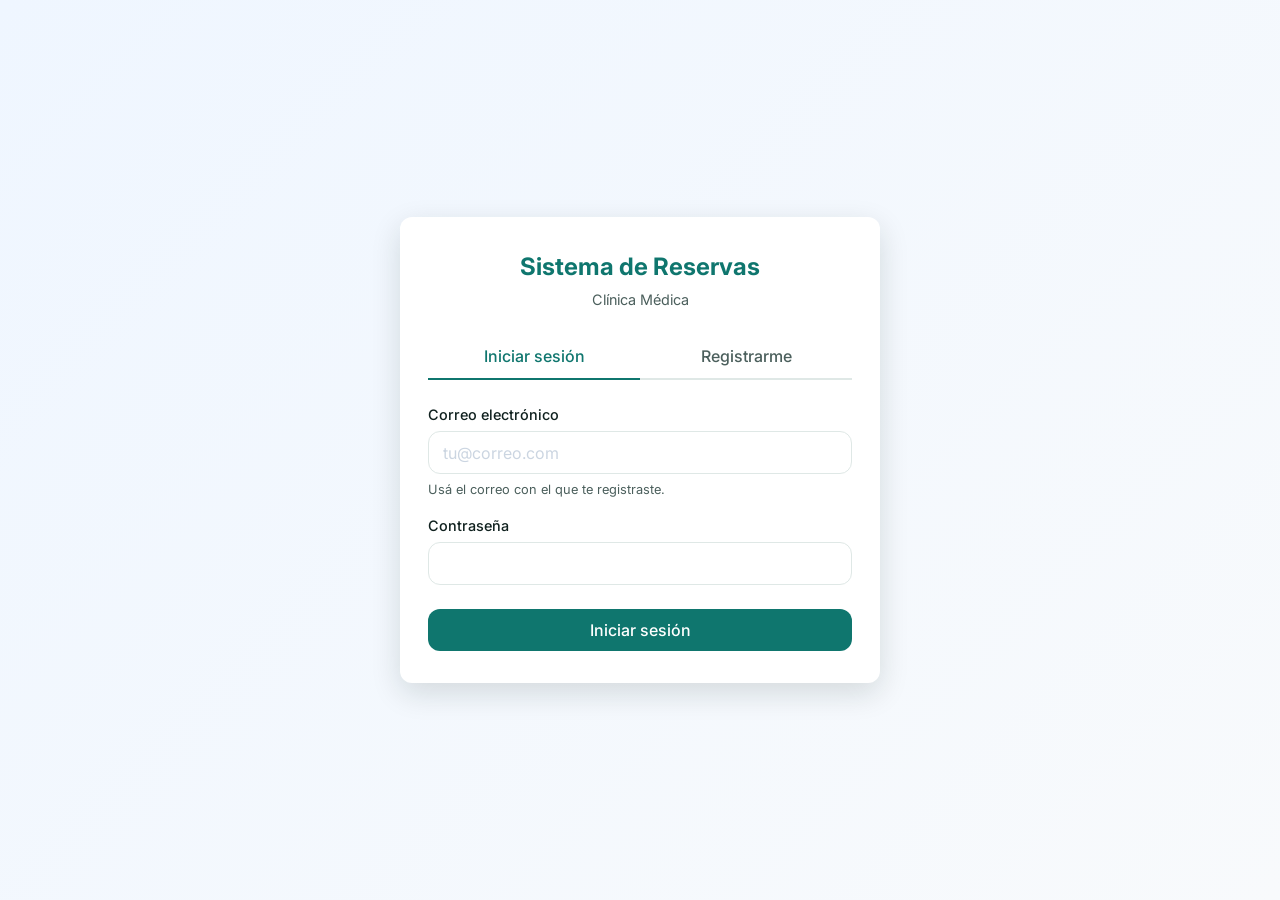
==== frontend/admin.html @ fc00e447 "fix: restaurar HTML de agenda y dejar vista de lista visible" ====
<!DOCTYPE html>
<html lang="es">
<head>
  <meta charset="UTF-8">
  <meta name="viewport" content="width=device-width, initial-scale=1.0">
  <title>Panel de administración - Clínica</title>
  <link rel="stylesheet" href="estilos.css">
  <link rel="preconnect" href="https://fonts.googleapis.com">
  <link rel="preconnect" href="https://fonts.gstatic.com" crossorigin>
  <link href="https://fonts.googleapis.com/css2?family=Inter:wght@400;500;600;700&display=swap" rel="stylesheet">
</head>
<body>

  <header class="app-header">
    <div class="app-header-brand">
      <h1>Clínica Médica</h1>
    </div>
    <div class="app-header-user">
      <span id="user-display-name">Cargando...</span>
      <button type="button" class="btn btn-secondary btn-sm" id="logout-btn">
        Cerrar sesión
      </button>
    </div>
  </header>

  <div class="app-layout">
    <nav class="app-nav" role="tablist">
    <button class="nav-item nav-item-activa" id="nav-inicio" role="tab" aria-selected="true" aria-controls="section-inicio">
      Inicio
    </button>
    <button class="nav-item" id="nav-citas" role="tab" aria-selected="false" aria-controls="section-citas">
      Citas
    </button>
    <button class="nav-item" id="nav-agenda" role="tab" aria-selected="false" aria-controls="section-agenda" hidden>
      Agenda
    </button>
    <button class="nav-item" id="nav-ausencias" role="tab" aria-selected="false" aria-controls="section-ausencias" hidden>
      Ausencias
      <span class="nav-badge" id="nav-ausencias-badge" hidden>0</span>
    </button>
    <button class="nav-item" id="nav-pacientes" role="tab" aria-selected="false" aria-controls="section-pacientes" hidden>
      Pacientes
    </button>
    <button class="nav-item" id="nav-medicos" role="tab" aria-selected="false" aria-controls="section-medicos" hidden>
      Médicos
    </button>
    <button class="nav-item" id="nav-especialidades" role="tab" aria-selected="false" aria-controls="section-especialidades" hidden>
      Especialidades
    </button>
    <button class="nav-item" id="nav-horarios" role="tab" aria-selected="false" aria-controls="section-horarios" hidden>
      Horarios
    </button>
    <button class="nav-item" id="nav-usuarios" role="tab" aria-selected="false" aria-controls="section-usuarios" hidden>
      Usuarios
    </button>
  </nav>

  <main class="app-main">

    <!-- ============ Sección: Inicio ============ -->
    <section id="section-inicio" class="app-section" role="tabpanel" aria-labelledby="nav-inicio">
      <div class="section-header">
        <h2>Buenos días</h2>
        <p class="section-subtitle" id="inicio-fecha-hoy"></p>
      </div>

      <!-- Tarjetas de resumen -->
      <div class="inicio-tarjetas">
        <div class="inicio-tarjeta">
          <span class="inicio-tarjeta-label">Citas de hoy</span>
          <span class="inicio-tarjeta-numero" id="inicio-total-citas">—</span>
          <span class="inicio-tarjeta-detalle" id="inicio-detalle-citas"></span>
        </div>
        <div class="inicio-tarjeta">
          <span class="inicio-tarjeta-label">Ausencias por resolver</span>
          <span class="inicio-tarjeta-numero" id="inicio-total-ausencias">—</span>
          <span class="inicio-tarjeta-detalle">Requieren tu atención</span>
        </div>
        <div class="inicio-tarjeta">
          <span class="inicio-tarjeta-label">Médicos activos</span>
          <span class="inicio-tarjeta-numero" id="inicio-total-medicos">—</span>
          <span class="inicio-tarjeta-detalle">Activos en el sistema</span>
        </div>
      </div>

      <!-- Agenda del día -->
      <div class="inicio-card">
        <div class="inicio-card-header">
          <h3>Agenda de hoy</h3>
        </div>
        <div id="inicio-agenda-loading" class="loading-box">
          <p>Cargando agenda...</p>
        </div>
        <div id="inicio-agenda-empty" class="empty-box" hidden>
          <h4>No hay citas para hoy</h4>
          <p>Cuando se agenden citas, van a aparecer acá.</p>
        </div>
        <div id="inicio-agenda-list" class="inicio-agenda-list" hidden></div>
      </div>
    </section>

    <!-- ============ Sección: Agenda Semanal ============ -->
    <section id="section-agenda" class="app-section" role="tabpanel" aria-labelledby="nav-agenda" hidden>
      <div class="agenda-header">
        <div class="agenda-titulo">
          <div style="display: flex; justify-content: space-between; align-items: center;">
          <div style="display: flex; justify-content: space-between; align-items: center; margin-bottom: 1rem;">
          <h2 style="margin: 0;">Agenda semanal</h2>
          
        </div>
          <div style="display: flex; gap: 10px;">
            <button type="button" class="btn btn-secondary btn-sm" id="btn-semana-anterior">&lt;</button>
            <button type="button" class="btn btn-secondary btn-sm" id="btn-semana-siguiente">&gt;</button>
          </div>
        </div>
          <p class="section-subtitle" id="agenda-rango-semana">—</p>
        </div>
        <div class="agenda-controles">
          <button type="button" class="btn btn-secondary btn-sm" id="agenda-semana-anterior">←</button>
          <button type="button" class="btn btn-secondary btn-sm" id="agenda-semana-siguiente">→</button>
          <button type="button" class="btn btn-primary btn-sm" id="agenda-nueva-cita">Nueva cita</button>
        </div>
      </div>

      <div class="filtros-box">
        <div class="form-row">
          <div class="form-group">
            <label for="agenda-filtro-medico">Médico</label>
            <div class="searchable-select" id="agenda-filtro-medico-container">
              <input type="text" id="agenda-filtro-medico" placeholder="Todos los médicos" autocomplete="off">
              <input type="hidden" id="agenda-filtro-medico-id" value="">
              <div class="searchable-dropdown" id="agenda-filtro-medico-dropdown" hidden></div>
            </div>
          </div>
          <div class="form-group">
            <label for="agenda-filtro-especialidad">Especialidad</label>
            <select id="agenda-filtro-especialidad">
              <option value="">Todas las especialidades</option>
            </select>
          </div>
        </div>
        <div class="filtros-acciones">
          <button type="button" class="btn btn-secondary btn-sm" id="agenda-filtros-limpiar">
            Limpiar filtros
          </button>
        </div>
      </div>

      <div class="agenda-leyenda">
        <span class="agenda-leyenda-item"><span class="agenda-leyenda-color agenda-color-confirmed"></span> Confirmada</span>
        <span class="agenda-leyenda-item"><span class="agenda-leyenda-color agenda-color-pending"></span> Pendiente</span>
        <span class="agenda-leyenda-item"><span class="agenda-leyenda-color agenda-color-attended"></span> Atendida</span>
        <span class="agenda-leyenda-item"><span class="agenda-leyenda-color agenda-color-cancelled"></span> Cancelada</span>
      </div>

      <div id="agenda-loading" class="loading-box">
        <p>Cargando agenda...</p>
      </div>

      <div id="agenda-empty" class="empty-box" hidden>
        <h3>No hay citas esta semana</h3>
        <p>Cuando se agenden citas, van a aparecer acá.</p>
      </div>

      <div id="agenda-grilla-container" class="agenda-grilla-container" hidden>
        <div id="agenda-grilla" class="agenda-grilla" hidden></div>
        <div id="agenda-lista" class="agenda-lista">
          <table class="horarios-tabla" style="width: 100%;">
            <thead>
              <tr>
                <th>Fecha</th>
                <th>Hora</th>
                <th>Paciente</th>
                <th>Médico</th>
                <th>Especialidad</th>
                <th>Estado</th>
              </tr>
            </thead>
            <tbody id="agenda-lista-body"></tbody>
          </table>
        </div>
      </div>
    </section>

    <!-- ============ Sección: Citas ============ -->
    <section id="section-citas" class="app-section" role="tabpanel" aria-labelledby="nav-citas" hidden>
      <div class="section-header">
        <h2>Citas</h2>
        <p class="section-subtitle">Filtrá por fecha, médico, paciente o estado. Podés marcar asistencia y crear citas nuevas.</p>
      </div>

      <!-- Filtros -->
      <div class="filtros-box">
        <div class="form-group">
          <label for="filtro-fecha">Fecha</label>
          <input type="date" id="filtro-fecha">
        </div>
        <div class="form-group">
          <label for="filtro-medico">Médico</label>
          <div class="searchable-select" id="filtro-medico-container">
            <input type="text" id="filtro-medico" placeholder="Todos los médicos" autocomplete="off">
            <input type="hidden" id="filtro-medico-id" value="">
            <div class="searchable-dropdown" id="filtro-medico-dropdown" hidden></div>
          </div>
        </div>
        <div class="form-group">
          <label for="filtro-paciente">Paciente</label>
          <div class="searchable-select" id="filtro-paciente-container">
            <input type="text" id="filtro-paciente" placeholder="Todos los pacientes" autocomplete="off">
            <input type="hidden" id="filtro-paciente-id" value="">
            <div class="searchable-dropdown" id="filtro-paciente-dropdown" hidden></div>
          </div>
        </div>
        <div class="form-group">
          <label for="filtro-estado">Estado</label>
          <select id="filtro-estado">
            <option value="">Todos los estados</option>
            <option value="confirmed">Confirmadas</option>
            <option value="attended">Atendidas</option>
            <option value="no_show">No asistió</option>
            <option value="cancelled">Canceladas</option>
          </select>
        </div>
        <div class="filtros-acciones">
          <button type="button" class="btn btn-secondary btn-sm" id="filtros-limpiar">
            Limpiar filtros
          </button>
          <button type="button" class="btn btn-primary btn-sm" id="btn-nueva-cita">
            + Nueva cita
          </button>
        </div>
      </div>

      <div id="citas-admin-loading" class="loading-box">
        <p>Cargando citas...</p>
      </div>

      <div id="citas-admin-empty" class="empty-box" hidden>
        <h3>No hay citas con esos filtros</h3>
        <p>Probá cambiando la fecha o quitando algún filtro.</p>
      </div>

      <div id="citas-admin-list" class="citas-admin-list" hidden></div>
    </section>

    <!-- ============ Secciones futuras (ocultas por ahora) ============ -->
    <section id="section-ausencias" class="app-section" role="tabpanel" aria-labelledby="nav-ausencias" hidden>
      <div class="section-header">
        <h2>Ausencias notificadas</h2>
        <p class="section-subtitle">Avisos de los médicos que no van a poder asistir. Recepción gestiona las citas afectadas manualmente.</p>
      </div>

      <div class="filtros-box">
        <div class="form-group">
          <label for="filtro-ausencia-estado">Estado</label>
          <select id="filtro-ausencia-estado">
            <option value="">Todas</option>
            <option value="pending" selected>Pendientes de gestión</option>
            <option value="seen">Vistas, sin resolver</option>
            <option value="resolved">Resueltas</option>
          </select>
        </div>
        <div class="filtros-acciones">
          <button type="button" class="btn btn-secondary btn-sm" id="ausencias-limpiar">
            Ver todas
          </button>
        </div>
      </div>

      <div id="ausencias-admin-loading" class="loading-box">
        <p>Cargando ausencias...</p>
      </div>

      <div id="ausencias-admin-empty" class="empty-box" hidden>
        <h3>No hay ausencias con ese filtro</h3>
        <p>Probá cambiando el estado.</p>
      </div>

      <div id="ausencias-admin-list" class="citas-admin-list" hidden></div>
    </section>

    <section id="section-pacientes" class="app-section" role="tabpanel" aria-labelledby="nav-pacientes" hidden>
      <div class="section-header">
        <h2>Pacientes</h2>
        <p class="section-subtitle">Buscá por nombre, apellido o DNI. Podés crear y editar pacientes.</p>
      </div>

      <div class="filtros-box">
        <div class="form-group">
          <label for="buscar-paciente">Buscar</label>
          <div class="buscador">
            <svg viewBox="0 0 24 24" aria-hidden="true"><circle cx="11" cy="11" r="7"/><path d="m21 21-4.3-4.3"/></svg>
            <input type="search" id="buscar-paciente" placeholder="Nombre, apellido o DNI...">
          </div>
        </div>
        <div class="filtros-acciones">
          <button type="button" class="btn btn-primary btn-sm" id="btn-nuevo-paciente">
            + Nuevo paciente
          </button>
        </div>
      </div>

      <div id="pacientes-loading" class="loading-box">
        <p>Cargando pacientes...</p>
      </div>

      <div id="pacientes-empty" class="empty-box" hidden>
        <h3>No hay pacientes</h3>
        <p>Probá cambiando la búsqueda o creá uno nuevo.</p>
      </div>

      <div id="pacientes-list" class="citas-admin-list" hidden></div>
    </section>

    <section id="section-medicos" class="app-section" role="tabpanel" aria-labelledby="nav-medicos" hidden>
      <div class="section-header">
        <h2>Médicos</h2>
        <p class="section-subtitle">Buscá por nombre, apellido o matrícula. Podés crear y editar médicos.</p>
      </div>

      <div class="filtros-box">
        <div class="form-group">
          <label for="buscar-medico">Buscar</label>
          <div class="buscador">
            <svg viewBox="0 0 24 24" aria-hidden="true"><circle cx="11" cy="11" r="7"/><path d="m21 21-4.3-4.3"/></svg>
            <input type="search" id="buscar-medico" placeholder="Nombre, apellido o matrícula...">
          </div>
        </div>
        <div class="filtros-acciones">
          <button type="button" class="btn btn-primary btn-sm" id="btn-nuevo-medico">
            + Nuevo médico
          </button>
        </div>
      </div>

      <div id="medicos-loading" class="loading-box">
        <p>Cargando médicos...</p>
      </div>

      <div id="medicos-empty" class="empty-box" hidden>
        <h3>No hay médicos</h3>
        <p>Probá cambiando la búsqueda o creá uno nuevo.</p>
      </div>

      <div id="medicos-list" class="citas-admin-list" hidden></div>
    </section>

    <section id="section-especialidades" class="app-section" role="tabpanel" aria-labelledby="nav-especialidades" hidden>
      <div class="section-header">
        <h2>Especialidades</h2>
        <p class="section-subtitle">Listado de especialidades médicas de la clínica. Podés crear, editar y desactivar.</p>
      </div>

      <div class="filtros-box">
        <div class="form-group">
          <label for="buscar-especialidad">Buscar</label>
          <div class="buscador">
            <svg viewBox="0 0 24 24" aria-hidden="true"><circle cx="11" cy="11" r="7"/><path d="m21 21-4.3-4.3"/></svg>
            <input type="search" id="buscar-especialidad" placeholder="Nombre de la especialidad...">
          </div>
        </div>
        <div class="filtros-acciones">
          <button type="button" class="btn btn-primary btn-sm" id="btn-nueva-especialidad">
            + Nueva especialidad
          </button>
        </div>
      </div>

      <div id="especialidades-loading" class="loading-box">
        <p>Cargando especialidades...</p>
      </div>

      <div id="especialidades-empty" class="empty-box" hidden>
        <h3>No hay especialidades</h3>
        <p>Probá cambiando la búsqueda o creá una nueva.</p>
      </div>

      <div id="especialidades-list" class="citas-admin-list" hidden></div>
    </section>

    <section id="section-horarios" class="app-section" role="tabpanel" aria-labelledby="nav-horarios" hidden>
      <div class="section-header">
        <h2>Horarios</h2>
        <p class="section-subtitle">Gestioná los horarios semanales y los bloqueos de cada médico.</p>
      </div>

      <div class="filtros-box">
        <div class="form-group">
          <label for="horarios-medico-select">Médico</label>
          <div class="searchable-select" id="horarios-medico-select-container">
            <input type="text" id="horarios-medico-select" placeholder="Elegí un médico" autocomplete="off">
            <input type="hidden" id="horarios-medico-select-id" value="">
            <div class="searchable-dropdown" id="horarios-medico-select-dropdown" hidden></div>
          </div>
        </div>
      </div>

      <div id="horarios-sin-medico" class="empty-box">
        <h3>Elegí un médico</h3>
        <p>Arriba seleccioná el médico cuyos horarios querés gestionar.</p>
      </div>

      <div id="horarios-contenido" hidden>
        <!-- Subseccion: horarios semanales -->
        <div class="subsection">
          <div class="subsection-header">
            <h3>Horarios semanales</h3>
            <button type="button" class="btn btn-primary btn-sm" id="btn-nuevo-horario">
              + Agregar horario
            </button>
          </div>
          <div id="schedules-loading" class="loading-box">
            <p>Cargando horarios...</p>
          </div>
          <div id="schedules-empty" class="empty-box" hidden>
            <p>Este médico todavía no tiene horarios cargados.</p>
          </div>
          <div id="schedules-list" class="horarios-tabla-container" hidden></div>
        </div>

        <!-- Subseccion: bloqueos -->
        <div class="subsection">
          <div class="subsection-header">
            <h3>Bloqueos (vacaciones, feriados, etc.)</h3>
            <button type="button" class="btn btn-primary btn-sm" id="btn-nuevo-bloqueo">
              + Agregar bloqueo
            </button>
          </div>
          <div id="blocks-loading" class="loading-box">
            <p>Cargando bloqueos...</p>
          </div>
          <div id="blocks-empty" class="empty-box" hidden>
            <p>Este médico no tiene bloqueos cargados.</p>
          </div>
          <div id="blocks-list" class="citas-admin-list" hidden></div>
        </div>
      </div>
    </section>

    <section id="section-usuarios" class="app-section" role="tabpanel" aria-labelledby="nav-usuarios" hidden>
      <div class="section-header">
        <h2>Usuarios</h2>
        <p class="section-subtitle">Cuentas de acceso al sistema. Solo visible para administradores.</p>
      </div>

      <div class="filtros-box">
        <div class="form-group">
          <label for="buscar-usuario">Buscar</label>
          <div class="buscador">
            <svg viewBox="0 0 24 24" aria-hidden="true"><circle cx="11" cy="11" r="7"/><path d="m21 21-4.3-4.3"/></svg>
            <input type="search" id="buscar-usuario" placeholder="Email del usuario...">
          </div>
        </div>
        <div class="filtros-acciones">
          <button type="button" class="btn btn-primary btn-sm" id="btn-nuevo-usuario">
            + Nuevo usuario
          </button>
        </div>
      </div>

      <div id="usuarios-loading" class="loading-box">
        <p>Cargando usuarios...</p>
      </div>

      <div id="usuarios-empty" class="empty-box" hidden>
        <h3>No hay usuarios</h3>
        <p>Probá cambiando la búsqueda o creá uno nuevo.</p>
      </div>

      <div id="usuarios-list" class="citas-admin-list" hidden></div>
    </section>

    </main>
  </div>

  <!-- Modal para crear nueva cita -->
  <dialog id="modal-nueva-cita" class="app-dialog">
    <header class="modal-header">
      <h3 id="modal-titulo">Nueva cita</h3>
      <button type="button" class="modal-close" id="modal-cerrar" aria-label="Cerrar">×</button>
    </header>

    <form id="form-nueva-cita" class="modal-body" novalidate>

        <div class="form-group">
          <label for="nc-paciente">1. Paciente</label>
          <div class="searchable-select" id="nc-paciente-container">
            <input type="text" id="nc-paciente" placeholder="Escribí el nombre o DNI..." autocomplete="off" required>
            <input type="hidden" id="nc-paciente-id" value="">
            <div class="searchable-dropdown" id="nc-paciente-dropdown" hidden></div>
          </div>
          <p class="form-error" id="nc-paciente-error" hidden></p>
        </div>

        <div class="form-group">
          <label for="nc-especialidad">2. Especialidad</label>
          <select id="nc-especialidad" required>
            <option value="">Cargando especialidades...</option>
          </select>
          <p class="form-error" id="nc-especialidad-error" hidden></p>
        </div>

        <div class="form-group">
          <label for="nc-medico">3. Médico</label>
          <div class="searchable-select" id="nc-medico-container">
            <input type="text" id="nc-medico" placeholder="Primero elegí una especialidad" autocomplete="off" required disabled>
            <input type="hidden" id="nc-medico-id" value="">
            <div class="searchable-dropdown" id="nc-medico-dropdown" hidden></div>
          </div>
          <p class="form-error" id="nc-medico-error" hidden></p>
        </div>

        <div class="form-group">
          <label for="nc-fecha">4. Fecha</label>
          <input type="date" id="nc-fecha" required disabled>
          <p class="form-error" id="nc-fecha-error" hidden></p>
        </div>

        <div class="form-group" id="nc-horarios-group" hidden>
          <label>5. Horario</label>
          <div id="nc-horarios-loading" class="loading-box">
            <p>Buscando horarios...</p>
          </div>
          <div id="nc-horarios-empty" class="empty-box" hidden>
            <p>No hay horarios disponibles para ese día.</p>
          </div>
          <div id="nc-horarios-grid" class="horarios-grid" hidden></div>
          <p class="form-error" id="nc-horario-error" hidden></p>
        </div>

        <p class="form-error form-error-global" id="nc-error" hidden></p>

      <div class="modal-acciones">
        <button type="button" class="btn btn-secondary" id="nc-cancelar">
          Cancelar
        </button>
        <button type="submit" class="btn btn-primary" id="nc-submit" disabled>
          Crear cita
        </button>
      </div>
    </form>
  </dialog>

  <!-- Modal para crear/editar usuario -->
  <dialog id="modal-usuario" class="app-dialog">
    <header class="modal-header">
      <h3 id="modal-usuario-titulo">Nuevo usuario</h3>
      <button type="button" class="modal-close" id="modal-usuario-cerrar" aria-label="Cerrar">×</button>
    </header>

    <form id="form-usuario" class="modal-body">
        <input type="hidden" id="usu-id" value="">

        <div class="form-group">
          <label for="usu-email">Email</label>
          <input type="email" id="usu-email" required placeholder="usuario@correo.com">
          <p class="form-error" id="usu-email-error" hidden></p>
        </div>

        <div class="form-group" id="usu-role-group">
          <label for="usu-role">Rol</label>
          <select id="usu-role" required>
            <option value="">Elegí un rol</option>
            <option value="admin">Administrador</option>
            <option value="reception">Recepción</option>
            <option value="doctor">Médico</option>
            <option value="patient">Paciente</option>
          </select>
          <p class="form-help">Definí qué tipo de acceso tiene esta cuenta.</p>
          <p class="form-error" id="usu-role-error" hidden></p>
        </div>

        <div class="form-row" id="usu-password-group" hidden>
          <div class="form-group" style="width: 100%;">
            <p class="form-help" style="color: var(--color-primario); font-weight: bold; margin-bottom: 0;">
              Al crear el usuario, el sistema generará una contraseña temporal. Se la deberás comunicar al empleado para que pueda ingresar.
            </p>
          </div>
        </div>
        <div class="form-row" id="usu-password-fields" hidden>
          <div class="form-group">
            <label for="usu-password">Contraseña</label>
            <input type="password" id="usu-password" placeholder="Mínimo 6 caracteres">
            <p class="form-error" id="usu-password-error" hidden></p>
          </div>
          <div class="form-group">
            <label for="usu-password-confirm">Confirmar contraseña</label>
            <input type="password" id="usu-password-confirm" placeholder="Repetí la contraseña">
            <p class="form-error" id="usu-password-confirm-error" hidden></p>
          </div>
        </div>

        <p class="form-help" id="usu-password-help">Mínimo 6 caracteres. El usuario la va a usar para entrar al sistema.</p>

        <p class="form-error form-error-global" id="usu-error" hidden></p>

      <div class="modal-acciones">
        <button type="button" class="btn btn-secondary" id="usu-cancelar">
          Cancelar
        </button>
        <button type="submit" class="btn btn-primary" id="usu-submit">
          Crear usuario
        </button>
      </div>
    </form>
  </dialog>

  <!-- Modal para agregar horario semanal -->
  <dialog id="modal-horario" class="app-dialog">
    <header class="modal-header">
      <h3 id="modal-horario-titulo">Agregar horario semanal</h3>
      <button type="button" class="modal-close" id="modal-horario-cerrar" aria-label="Cerrar">×</button>
    </header>

    <form id="form-horario" class="modal-body">
        <div class="form-group">
          <label for="hor-dia">Día de la semana</label>
          <select id="hor-dia" required>
            <option value="0">Lunes</option>
            <option value="1">Martes</option>
            <option value="2">Miércoles</option>
            <option value="3">Jueves</option>
            <option value="4">Viernes</option>
            <option value="5">Sábado</option>
            <option value="6">Domingo</option>
          </select>
        </div>

        <div class="form-row">
          <div class="form-group">
            <label for="hor-inicio">Hora de inicio</label>
            <input type="time" id="hor-inicio" required>
            <p class="form-error" id="hor-inicio-error" hidden></p>
          </div>
          <div class="form-group">
            <label for="hor-fin">Hora de fin</label>
            <input type="time" id="hor-fin" required>
            <p class="form-error" id="hor-fin-error" hidden></p>
          </div>
        </div>

        <div class="form-group">
          <label for="hor-duracion">Duración de cada turno</label>
          <select id="hor-duracion" required>
            <option value="15">15 minutos</option>
            <option value="30" selected>30 minutos</option>
            <option value="45">45 minutos</option>
            <option value="60">60 minutos</option>
          </select>
          <p class="form-help">Cuánto dura cada turno con este médico.</p>
        </div>

        <p class="form-error form-error-global" id="hor-error" hidden></p>

        <div class="modal-acciones">
          <button type="button" class="btn btn-secondary" id="hor-cancelar">
            Cancelar
          </button>
        <button type="submit" class="btn btn-primary" id="hor-submit">
          Agregar horario
        </button>
      </div>
    </form>
  </dialog>

  <!-- Modal para agregar bloqueo -->
  <dialog id="modal-bloqueo" class="app-dialog">
    <header class="modal-header">
      <h3 id="modal-bloqueo-titulo">Agregar bloqueo</h3>
      <button type="button" class="modal-close" id="modal-bloqueo-cerrar" aria-label="Cerrar">×</button>
    </header>

    <form id="form-bloqueo" class="modal-body">
        <div class="form-row">
          <div class="form-group">
            <label for="bloq-desde">Desde</label>
            <input type="date" id="bloq-desde" required>
            <p class="form-error" id="bloq-desde-error" hidden></p>
          </div>
          <div class="form-group">
            <label for="bloq-hasta">Hasta</label>
            <input type="date" id="bloq-hasta" required>
            <p class="form-error" id="bloq-hasta-error" hidden></p>
          </div>
        </div>

        <div class="form-group">
          <label for="bloq-motivo">Motivo <span class="form-optional">(opcional)</span></label>
          <input type="text" id="bloq-motivo" placeholder="Vacaciones, feriado, capacitación..." maxlength="255">
        </div>

        <p class="form-error form-error-global" id="bloq-error" hidden></p>

        <div class="modal-acciones">
          <button type="button" class="btn btn-secondary" id="bloq-cancelar">
            Cancelar
          </button>
        <button type="submit" class="btn btn-primary" id="bloq-submit">
          Agregar bloqueo
        </button>
      </div>
    </form>
  </dialog>

  <!-- Modal para crear/editar especialidad -->
  <dialog id="modal-especialidad" class="app-dialog">
    <header class="modal-header">
      <h3 id="modal-especialidad-titulo">Nueva especialidad</h3>
      <button type="button" class="modal-close" id="modal-especialidad-cerrar" aria-label="Cerrar">×</button>
    </header>

    <form id="form-especialidad" class="modal-body">
      <input type="hidden" id="esp-id" value="">

      <div class="form-group">
        <label for="esp-name">Nombre</label>
        <input type="text" id="esp-name" required placeholder="Cardiología" pattern="[A-Za-zÁÉÍÓÚáéíóúÑñ\s]{2,100}" title="Solo letras y espacios" minlength="2" maxlength="100">
        <p class="form-error" id="esp-name-error" hidden></p>
      </div>

      <div class="form-group">
        <label for="esp-description">Descripción <span class="form-optional">(opcional)</span></label>
        <textarea id="esp-description" rows="3" placeholder="Breve descripción de la especialidad" maxlength="255"></textarea>
      </div>

      <p class="form-error form-error-global" id="esp-error" hidden></p>

      <div class="modal-acciones">
        <button type="button" class="btn btn-secondary" id="esp-cancelar">
          Cancelar
        </button>
        <button type="submit" class="btn btn-primary" id="esp-submit">
          Crear especialidad
        </button>
      </div>
    </form>
  </dialog>

  <!-- Modal para crear/editar medico -->
  <dialog id="modal-medico" class="app-dialog">
    <header class="modal-header">
      <h3 id="modal-medico-titulo">Nuevo médico</h3>
      <button type="button" class="modal-close" id="modal-medico-cerrar" aria-label="Cerrar">×</button>
    </header>

    <form id="form-medico" class="modal-body">
        <input type="hidden" id="med-id" value="">

        <div class="form-row">
          <div class="form-group">
            <label for="med-first-name">Nombre</label>
            <input type="text" id="med-first-name" required placeholder="Carlos" pattern="[A-Za-zÁÉÍÓÚáéíóúÑñ\s]{2,100}" title="Solo letras y espacios" minlength="2" maxlength="100">
            <p class="form-error" id="med-first-name-error" hidden></p>
          </div>
          <div class="form-group">
            <label for="med-last-name">Apellido</label>
            <input type="text" id="med-last-name" required placeholder="García" pattern="[A-Za-zÁÉÍÓÚáéíóúÑñ\s]{2,100}" title="Solo letras y espacios" minlength="2" maxlength="100">
            <p class="form-error" id="med-last-name-error" hidden></p>
          </div>
        </div>

        <div class="form-group">
          <label for="med-license">Matrícula</label>
          <input type="text" id="med-license" required placeholder="MP-12345" pattern="[A-Za-z0-9\-]{3,20}" title="Letras, números y guiones (3-20 caracteres)" minlength="3" maxlength="20">
          <p class="form-hint" id="med-license-hint"></p>
          <p class="form-error" id="med-license-error" hidden></p>
        </div>

        <div class="form-row">
          <div class="form-group">
            <label for="med-phone">Teléfono <span class="form-optional">(opcional)</span></label>
            <input type="tel" id="med-phone" placeholder="1145678901" pattern="[0-9+\s\-]{7,20}" title="Solo números, espacios, guiones o +" minlength="7" maxlength="20" inputmode="tel">
          </div>
          <div class="form-group">
            <label for="med-email">Email de contacto <span class="form-optional">(opcional)</span></label>
            <input type="email" id="med-email" placeholder="carlos@clinica.com">
          </div>
        </div>

        <div class="form-group" id="med-user-email-group">
          <label for="med-user-email">Email de inicio de sesión</label>
          <input type="email" id="med-user-email" placeholder="carlos@correo.com">
          <p class="form-help">Es el correo con el que el médico va a entrar al sistema.</p>
          <p class="form-error" id="med-user-email-error" hidden></p>
        </div>

        <div class="form-row" id="med-password-group">
          <div class="form-group">
            <label for="med-password">Contraseña inicial</label>
            <input type="password" id="med-password" placeholder="Mínimo 6 caracteres">
            <p class="form-error" id="med-password-error" hidden></p>
          </div>
          <div class="form-group">
            <label for="med-password-confirm">Confirmar contraseña</label>
            <input type="password" id="med-password-confirm" placeholder="Repetí la contraseña">
            <p class="form-error" id="med-password-confirm-error" hidden></p>
          </div>
        </div>

        <div class="form-group">
          <label>Especialidades</label>
          <p class="form-help">Marcá todas las especialidades del médico.</p>
          <div id="med-especialidades-list" class="checkbox-list">
            <p class="form-help">Cargando especialidades...</p>
          </div>
          <p class="form-error" id="med-especialidades-error" hidden></p>
        </div>

        <p class="form-error form-error-global" id="med-error" hidden></p>

      <div class="modal-acciones">
        <button type="button" class="btn btn-secondary" id="med-cancelar">
          Cancelar
        </button>
        <button type="submit" class="btn btn-primary" id="med-submit">
          Crear médico
        </button>
      </div>
    </form>
  </dialog>

  <!-- Modal para crear/editar paciente -->
  <dialog id="modal-paciente" class="app-dialog">
    <header class="modal-header">
      <h3 id="modal-paciente-titulo">Nuevo paciente</h3>
      <button type="button" class="modal-close" id="modal-paciente-cerrar" aria-label="Cerrar">×</button>
    </header>

    <form id="form-paciente" class="modal-body">
        <input type="hidden" id="pac-id" value="">

        <div class="form-row">
          <div class="form-group">
            <label for="pac-first-name">Nombre</label>
            <input type="text" id="pac-first-name" required placeholder="Juan" pattern="[A-Za-zÁÉÍÓÚáéíóúÑñ\s]{2,100}" title="Solo letras y espacios" minlength="2" maxlength="100">
            <p class="form-error" id="pac-first-name-error" hidden></p>
          </div>
          <div class="form-group">
            <label for="pac-last-name">Apellido</label>
            <input type="text" id="pac-last-name" required placeholder="Pérez" pattern="[A-Za-zÁÉÍÓÚáéíóúÑñ\s]{2,100}" title="Solo letras y espacios" minlength="2" maxlength="100">
            <p class="form-error" id="pac-last-name-error" hidden></p>
          </div>
        </div>

        <div class="form-row">
          <div class="form-group">
            <label for="pac-dni">DNI</label>
            <input type="text" id="pac-dni" required placeholder="30123456" pattern="[0-9]{7,8}" title="7 u 8 dígitos numéricos" maxlength="8" inputmode="numeric">
            <p class="form-hint" id="pac-dni-hint"></p>
            <p class="form-error" id="pac-dni-error" hidden></p>
          </div>
          <div class="form-group">
            <label for="pac-birth-date">Fecha de nacimiento</label>
            <input type="date" id="pac-birth-date" required title="No puede ser una fecha futura">
            <p class="form-error" id="pac-birth-date-error" hidden></p>
          </div>
        </div>

        <div class="form-row">
          <div class="form-group">
            <label for="pac-phone">Teléfono</label>
            <input type="tel" id="pac-phone" required placeholder="099 123 456" pattern="[0-9+\s\-]{7,9}" title="Entre 7 y 9 caracteres (formato Uruguay: 099 123 456)" minlength="7" maxlength="9" inputmode="tel">
            <p class="form-error" id="pac-phone-error" hidden></p>
          </div>
          <div class="form-group">
            <label for="pac-obra-social">Obra social <span class="form-optional">(opcional)</span></label>
            <input type="text" id="pac-obra-social" placeholder="OSDE, Swiss Medical...">
          </div>
        </div>

        <div class="form-group">
          <label for="pac-email">Correo electrónico</label>
          <input type="email" id="pac-email" required placeholder="juan@correo.com">
          <p class="form-help">Lo va a usar el paciente para iniciar sesión.</p>
          <p class="form-error" id="pac-email-error" hidden></p>
        </div>

        <div class="form-row" id="pac-password-group">
          <div class="form-group">
            <label for="pac-password">Contraseña inicial</label>
            <input type="password" id="pac-password" placeholder="Mínimo 6 caracteres">
            <p class="form-error" id="pac-password-error" hidden></p>
          </div>
          <div class="form-group">
            <label for="pac-password-confirm">Confirmar contraseña</label>
            <input type="password" id="pac-password-confirm" placeholder="Repetí la contraseña">
            <p class="form-error" id="pac-password-confirm-error" hidden></p>
          </div>
        </div>

        <p class="form-error form-error-global" id="pac-error" hidden></p>

      <div class="modal-acciones">
        <button type="button" class="btn btn-secondary" id="pac-cancelar">
          Cancelar
        </button>
        <button type="submit" class="btn btn-primary" id="pac-submit">
          Crear paciente
        </button>
      </div>
    </form>
  </dialog>

  <!-- Modal para cerrar horario con fecha de corte -->
  <dialog id="modal-cerrar-horario" class="app-dialog">
    <header class="modal-header">
      <h3 id="modal-cerrar-horario-titulo">Cerrar horario</h3>
      <button type="button" class="modal-close" id="modal-cerrar-horario-cerrar" aria-label="Cerrar">×</button>
    </header>

    <form id="form-cerrar-horario" class="modal-body">
        <p class="form-help">
          Al cerrar el horario, no se van a generar nuevos turnos a partir de la fecha elegida.
          Las citas ya reservadas antes de esa fecha se mantienen.
        </p>

        <div class="form-group">
          <label for="cerrar-valid-until">Cerrar a partir del</label>
          <input type="date" id="cerrar-valid-until" required>
          <p class="form-error" id="cerrar-valid-until-error" hidden></p>
        </div>

        <div id="cerrar-afectadas" class="empty-box" hidden>
          <h4>Citas despues de esa fecha</h4>
          <p>Estas son las citas que van a quedar sin horario. Recepcion tiene que gestionarlas (reprogramarlas o cancelarlas).</p>
          <div id="cerrar-afectadas-list"></div>
        </div>

        <p class="form-error form-error-global" id="cerrar-error" hidden></p>

        <div class="modal-acciones">
          <button type="button" class="btn btn-secondary" id="cerrar-cancelar">
            Cancelar
          </button>
        <button type="submit" class="btn btn-primary" id="cerrar-submit">
          Cerrar horario
        </button>
      </div>
    </form>
  </dialog>

  <script src="js/config.js?v=6"></script>
  <script src="js/inicio-admin.js"></script>
  <script src="js/agenda-admin.js?v=2"></script>
  <script src="js/auth.js"></script>
  <script src="js/appointments.js"></script>
  <script src="js/citas-admin.js?v=1"></script>
  <script src="js/pacientes-admin.js?v=2"></script>
  <script src="js/medicos-admin.js?v=3"></script>
  <script src="js/especialidades-admin.js"></script>
  <script src="js/horarios-admin.js?v=1"></script>
  <script src="js/usuarios-admin.js"></script>
</body>
</html>
---- frontend/estilos.css ----
/* ============================================================
   estilos.css - Tema claro moderno para el sistema
   ============================================================ */

/* ----- Variables (para cambiar el tema fácil) ----- */

:root {
  /* Paleta verde azulado (Teal) - Maqueta rediseño */
  --color-primario: #0f766e;
  --color-primario-hover: #115e59;
  --color-peligro: #dc2626;
  --color-exito: #15803d;
  --color-advertencia: #b45309;
  --color-texto: #10211f;
  --color-texto-suave: #4b5f5c;
  --color-fondo: #f3f7f6;
  --color-blanco: #ffffff;
  --color-borde: #dfe8e6;
  --color-borde-foco: #0d9488;
  --radio: 12px;
  --radio-lg: 16px;
  --sombra: 0 1px 2px rgba(16,33,31,.08), 0 4px 16px rgba(16,33,31,.05);
  --sombra-lg: 0 10px 30px rgba(16,33,31,.14);
}

/* ============================================================
   MODO OSCURO (automático según el sistema)
   ============================================================ */

@media (prefers-color-scheme: dark) {
  :root {
    --color-primario: #2dd4bf;
    --color-primario-hover: #5eead4;
    --color-peligro: #f87171;
    --color-exito: #4ade80;
    --color-advertencia: #fbbf24;
    --color-texto: #f1f5f9;
    --color-texto-suave: #94a3b8;
    --color-fondo: #0f172a;
    --color-blanco: #1e293b;
    --color-borde: #334155;
    --color-borde-foco: #2dd4bf;
    --sombra: 0 1px 2px rgba(0,0,0,.3), 0 4px 16px rgba(0,0,0,.2);
    --sombra-lg: 0 10px 30px rgba(0,0,0,.4);
  }
}


/* ----- Reset y base ----- */

*,
*::before,
*::after {
  box-sizing: border-box;
  margin: 0;
  padding: 0;
}

html {
  font-size: 16px;
}

/* La regla [hidden] del navegador es fácil de pisar sin querer: la forzamos. */
[hidden] {
  display: none !important;
}

body {
  font-family: "Inter", -apple-system, BlinkMacSystemFont, "Segoe UI", Roboto, "Helvetica Neue", Arial, sans-serif;
  background: var(--color-fondo);
  color: var(--color-texto);
  line-height: 1.5;
  -webkit-font-smoothing: antialiased;
}


/* ----- Login ----- */

.pagina-login {
  min-height: 100vh;
  display: flex;
  align-items: center;
  justify-content: center;
  padding: 1rem;
  background: linear-gradient(135deg, #eff6ff 0%, #f8fafc 100%);
}

.login-container {
  width: 100%;
  max-width: 480px;
  background: var(--color-blanco);
  border-radius: 12px;
  box-shadow: var(--sombra-lg);
  padding: 2rem 1.75rem;
}

.login-header {
  text-align: center;
  margin-bottom: 1.5rem;
}

.login-header h1 {
  font-size: 1.5rem;
  color: var(--color-primario);
  margin-bottom: 0.25rem;
}

.login-subtitle {
  color: var(--color-texto-suave);
  font-size: 0.9rem;
}


/* ----- Pestañas ----- */

.tabs {
  display: flex;
  gap: 0;
  margin-bottom: 1.5rem;
  border-bottom: 2px solid var(--color-borde);
}

.tab {
  flex: 1;
  background: none;
  border: none;
  padding: 0.75rem 1rem;
  font-size: 1rem;
  font-family: inherit;
  color: var(--color-texto-suave);
  cursor: pointer;
  border-bottom: 2px solid transparent;
  margin-bottom: -2px;
  transition: color 0.15s, border-color 0.15s;
  font-weight: 500;
}

.tab:hover {
  color: var(--color-primario);
}

.tab-activa {
  color: var(--color-primario);
  border-bottom-color: var(--color-primario);
}


/* ----- Formularios ----- */

.form-group {
  margin-bottom: 1rem;
}

.form-row {
  display: grid;
  grid-template-columns: 1fr 1fr;
  gap: 0.75rem;
}

@media (max-width: 480px) {
  .form-row {
    grid-template-columns: 1fr;
  }
}

label {
  display: block;
  font-size: 0.9rem;
  font-weight: 500;
  margin-bottom: 0.35rem;
  color: var(--color-texto);
}

.form-optional {
  font-weight: 400;
  color: var(--color-texto-suave);
  font-size: 0.85rem;
}

input[type="text"],
input[type="email"],
input[type="password"],
input[type="tel"],
input[type="date"],
input[type="number"],
input[type="time"],
select,
textarea {
  width: 100%;
  padding: 0.65rem 0.85rem;
  font-size: 1rem;
  font-family: inherit;
  color: var(--color-texto);
  background: var(--color-blanco);
  border: 1px solid var(--color-borde);
  border-radius: var(--radio);
  transition: border-color 0.15s, box-shadow 0.15s;
  -webkit-appearance: none;
  appearance: none;
}

input:focus,
select:focus,
textarea:focus {
  outline: none;
  border-color: var(--color-primario);
  box-shadow: 0 0 0 3px rgba(37, 99, 235, 0.15);
}

input::placeholder {
  color: #cbd5e1;
}

.form-help {
  font-size: 0.8rem;
  color: var(--color-texto-suave);
  margin-top: 0.35rem;
}

.form-error {
  font-size: 0.85rem;
  color: var(--color-peligro);
  margin-top: 0.35rem;
  font-weight: 500;
}

.form-error-global {
  background: #fef2f2;
  border: 1px solid #fecaca;
  border-radius: var(--radio);
  padding: 0.75rem 1rem;
  margin-bottom: 1rem;
}


/* ----- Botones ----- */

.btn {
  display: inline-flex;
  align-items: center;
  justify-content: center;
  gap: 0.5rem;
  padding: 0.7rem 1.2rem;
  font-size: 1rem;
  font-weight: 500;
  font-family: inherit;
  border: none;
  border-radius: var(--radio);
  cursor: pointer;
  transition: background 0.15s, opacity 0.15s;
  text-decoration: none;
}

.btn-primary {
  background: var(--color-primario);
  color: white;
}

.btn-primary:hover:not(:disabled) {
  background: var(--color-primario-hover);
}

.btn:disabled {
  opacity: 0.6;
  cursor: not-allowed;
}

.btn-block {
  width: 100%;
  margin-top: 0.5rem;
}


/* ----- Notificaciones (toast) ----- */

.toast {
  position: fixed;
  bottom: 1.5rem;
  left: 50%;
  transform: translateX(-50%) translateY(1rem);
  padding: 0.75rem 1.25rem;
  border-radius: var(--radio);
  font-size: 0.95rem;
  font-weight: 500;
  color: white;
  box-shadow: var(--sombra-lg);
  opacity: 0;
  transition: opacity 0.3s, transform 0.3s;
  z-index: 1000;
  max-width: 90vw;
}

.toast-visible {
  opacity: 1;
  transform: translateX(-50%) translateY(0);
}

.toast-success {
  background: var(--color-exito);
}

.toast-error {
  background: var(--color-peligro);
}

.toast-info {
  background: var(--color-primario);
}

/* ============================================================
   Estilos del panel de la app (después del login)
   ============================================================ */

/* ----- Header de la app ----- */

.app-header {
  background: var(--color-blanco);
  border-bottom: 1px solid var(--color-borde);
  padding: 0.75rem 1rem;
  display: flex;
  align-items: center;
  justify-content: space-between;
  gap: 1rem;
  flex-wrap: wrap;
  box-shadow: var(--sombra);
}

.app-header-brand h1 {
  font-size: 1.1rem;
  color: var(--color-primario);
  margin: 0;
}

.app-header-user {
  display: flex;
  align-items: center;
  gap: 0.75rem;
  font-size: 0.9rem;
  color: var(--color-texto-suave);
}


/* ----- Botones secundarios y de peligro ----- */

.btn-secondary {
  background: transparent;
  color: var(--color-texto-suave);
  border: 1px solid var(--color-borde);
}

.btn-secondary:hover:not(:disabled) {
  background: var(--color-fondo);
  color: var(--color-texto);
}

.btn-peligro {
  background: var(--color-peligro);
  color: white;
}

.btn-peligro:hover:not(:disabled) {
  background: #b91c1c;
}

.btn-sm {
  padding: 0.4rem 0.8rem;
  font-size: 0.85rem;
}


/* ----- Navegación de la app ----- */

.app-nav {
  display: flex;
  background: var(--color-blanco);
  border-bottom: 1px solid var(--color-borde);
  padding: 0 1rem;
  gap: 0.5rem;
  overflow-x: auto;
}

.nav-item {
  background: none;
  border: none;
  padding: 0.85rem 1rem;
  font-size: 0.95rem;
  font-family: inherit;
  color: var(--color-texto-suave);
  cursor: pointer;
  border-bottom: 3px solid transparent;
  margin-bottom: -1px;
  transition: color 0.15s, border-color 0.15s;
  font-weight: 500;
  white-space: nowrap;
}

.nav-item:hover {
  color: var(--color-primario);
}

.nav-item-activa {
  color: var(--color-primario);
  border-bottom-color: var(--color-primario);
}


/* ----- Main de la app ----- */

.app-main {
  max-width: 960px;
  margin: 0 auto;
  padding: 1.5rem 1rem 3rem;
}

.app-section {
  animation: aparecer 0.2s ease-out;
}

@keyframes aparecer {
  from { opacity: 0; transform: translateY(4px); }
  to { opacity: 1; transform: translateY(0); }
}

.section-header {
  margin-bottom: 1.5rem;
}

.section-header h2 {
  font-size: 1.35rem;
  margin-bottom: 0.35rem;
}

.section-subtitle {
  color: var(--color-texto-suave);
  font-size: 0.9rem;
}


/* ----- Cajas de estado ----- */

.loading-box {
  padding: 1.5rem;
  background: var(--color-blanco);
  border: 1px solid var(--color-borde);
  border-radius: var(--radio);
  color: var(--color-texto-suave);
  text-align: center;
  font-size: 0.9rem;
}

.empty-box {
  padding: 2rem 1.5rem;
  background: var(--color-blanco);
  border: 1px dashed var(--color-borde);
  border-radius: var(--radio);
  text-align: center;
}

.empty-box h3 {
  margin-bottom: 0.5rem;
  color: var(--color-texto);
}

.empty-box p {
  color: var(--color-texto-suave);
  font-size: 0.9rem;
  margin-bottom: 1rem;
}


/* ----- Lista de citas ----- */

.citas-list {
  display: flex;
  flex-direction: column;
  gap: 0.75rem;
}

.cita-card {
  background: var(--color-blanco);
  border: 1px solid var(--color-borde);
  border-left: 4px solid var(--color-borde);
  border-radius: var(--radio);
  padding: 1rem;
  display: flex;
  align-items: center;
  justify-content: space-between;
  gap: 1rem;
  flex-wrap: wrap;
}

.cita-confirmada {
  border-left-color: var(--color-exito);
}

.cita-cancelada {
  border-left-color: var(--color-peligro);
  opacity: 0.6;
}

.cita-atendida {
  border-left-color: var(--color-primario);
}

.cita-no-show {
  border-left-color: var(--color-advertencia);
}

.cita-info {
  flex: 1;
  min-width: 200px;
}

.cita-fecha {
  font-weight: 500;
  font-size: 1rem;
  margin-bottom: 0.25rem;
}

.cita-estado {
  font-size: 0.85rem;
  color: var(--color-texto-suave);
}


/* ----- Grid de horarios ----- */

.horarios-grid {
  display: grid;
  grid-template-columns: repeat(auto-fill, minmax(80px, 1fr));
  gap: 0.5rem;
  margin-top: 0.5rem;
}

.horario-btn {
  padding: 0.6rem 0.5rem;
  font-size: 0.95rem;
  font-family: inherit;
  background: #dcfce7;
  color: #166534;
  border: 2px solid #bbf7d0;
  border-radius: var(--radio);
  cursor: pointer;
  transition: background 0.15s, border-color 0.15s, transform 0.1s;
  font-weight: 500;
}

.horario-btn:hover:not(:disabled) {
  background: #bbf7d0;
  border-color: var(--color-exito);
}

.horario-btn-seleccionado {
  background: var(--color-exito);
  color: white;
  border-color: #15803d;
  transform: scale(1.05);
}

.horario-btn-ocupado {
  background: var(--color-fondo);
  color: #94a3b8;
  border-color: var(--color-borde);
  cursor: not-allowed;
  text-decoration: line-through;
}


/* ----- Form de reserva ----- */

.reservar-form {
  background: var(--color-blanco);
  padding: 1.5rem;
  border: 1px solid var(--color-borde);
  border-radius: var(--radio);
}

/* ============================================================
   Estilos del panel de admin
   ============================================================ */

/* ----- Filtros ----- */

.filtros-box {
  background: var(--color-blanco);
  border: 1px solid var(--color-borde);
  border-radius: var(--radio);
  padding: 1rem;
  margin-bottom: 1.5rem;
  display: grid;
  grid-template-columns: repeat(auto-fit, minmax(180px, 1fr));
  gap: 0.75rem;
  align-items: end;
}

.filtros-box .form-group {
  margin-bottom: 0;c
}

.filtros-acciones {
  display:ita flex;
 - gap: 0.5rem;
  grid-column: 1 / -iones1;
  margin-top: 0.25rem;
}


/* ----- Lista de citas (admin) ----- */

.citas-admin-list {
  display: flex;
  flex-direction: column;
  gap: 0.75rem;
}

.cita-detalle {
  font-size: 0.9rem;
  color: var(--color-texto-suave);
  margin-bottom: 0.25rem;
}

.acciones-horario {
  display: flex;
  gap: 0.5rem;
  flex-wrap: wrap;
}


/* ----- Modal ----- */

.modal-backdrop {
  position: fixed;
  inset: 0;
  background: rgba(15, 23, 42, 0.6);
  display: flex;
  align-items: center;
  justify-content: center;
  padding: 1rem;
  z-index: 1000;
  animation: fadeIn 0.15s ease-out;
}

@keyframes fadeIn {
  from { opacity: 0; }
  to { opacity: 1; }
}

.modal {
  background: var(--color-blanco);
  border-radius: 12px;
  box-shadow: var(--sombra-lg);
  width: 100%;
  max-width: 520px;
  max-height: 90vh;
  display: flex;
  flex-direction: column;
  overflow: hidden;
}

.modal-header {
  display: flex;
  align-items: center;
  justify-content: space-between;
  padding: 1rem 1.25rem;
  border-bottom: 1px solid var(--color-borde);
}

.modal-header h3 {
  font-size: 1.1rem;
  margin: 0;
}

.modal-close {
  background: none;
  border: none;
  font-size: 1.75rem;
  color: var(--color-texto-suave);
  cursor: pointer;
  padding: 0;
  line-height: 1;
  width: 32px;
  height: 32px;
  border-radius: 50%;
  transition: background 0.15s;
}

.modal-close:hover {
  background: var(--color-fondo);
}

.modal-body {
  padding: 1.25rem;
  overflow-y: auto;
}

.modal-acciones {
  display: flex;
  justify-content: flex-end;
  gap: 0.5rem;
  margin-top: 1.25rem;
  padding-top: 1rem;
  border-top: 1px solid var(--color-borde);
}

/* ----- Lista de checkboxes (para especialidades) ----- */

.checkbox-list {
  display: flex;
  flex-direction: column;
  gap: 0.5rem;
  padding: 0.75rem;
  background: var(--color-fondo);
  border: 1px solid var(--color-borde);
  border-radius: var(--radio);
  margin-top: 0.35rem;
  max-height: 200px;
  overflow-y: auto;
}

.checkbox-item {
  display: flex;
  align-items: center;
  gap: 0.5rem;
  font-weight: 400;
  font-size: 0.95rem;
  margin: 0;
  cursor: pointer;
}

.checkbox-item input {
  width: auto;
  margin: 0;
  cursor: pointer;
}

.form-hint {
  font-size: 0.8rem;
  color: var(--color-texto-suave);
  margin-top: 0.35rem;
  font-style: italic;
}

/* ----- Subsecciones (horarios y bloqueos) ----- */

.subsection {
  background: var(--color-blanco);
  border: 1px solid var(--color-borde);
  border-radius: var(--radio);
  padding: 1.25rem;
  margin-bottom: 1.5rem;
}

.subsection-header {
  display: flex;
  align-items: center;
  justify-content: space-between;
  gap: 1rem;
  margin-bottom: 1rem;
  flex-wrap: wrap;
}

.subsection-header h3 {
  font-size: 1.1rem;
  margin: 0;
}

.horarios-tabla-container {
  overflow-x: auto;
}

.horarios-tabla {
  width: 100%;
  border-collapse: collapse;
  font-size: 0.9rem;
}

.horarios-tabla th,
.horarios-tabla td {
  text-align: left;
  padding: 0.6rem 0.5rem;
  border-bottom: 1px solid var(--color-borde);
}

.horarios-tabla th {
  font-weight: 600;
  color: var(--color-texto-suave);
  font-size: 0.85rem;
  text-transform: uppercase;
  letter-spacing: 0.03em;
}

.horarios-tabla tbody tr:last-child td {
  border-bottom: none;
}

textarea {
  font-family: inherit;
  resize: vertical;
}

/* ----- Agrupamiento por dia (panel medico) ----- */

.citas-agrupadas {
  display: flex;
  flex-direction: column;
  gap: 1.5rem;
}

.grupo-dia-titulo {
  font-size: 1rem;
  font-weight: 600;
  color: var(--color-texto-suave);
  text-transform: uppercase;
  letter-spacing: 0.05em;
  font-size: 0.85rem;
  margin-bottom: 0.75rem;
  padding-bottom: 0.5rem;
  border-bottom: 2px solid var(--color-borde);
}

/* ----- Acciones de horario (botones apilados) ----- */

.acciones-horario {
  display: flex;
  flex-direction: column;
  gap: 0.35rem;
  align-items: flex-start;
}

.acciones-separador {
  height: 1px;
  width: 100%;
  background: var(--color-borde);
  margin: 0.25rem 0;
}

.acciones-nota {
  font-size: 0.7rem;
  color: var(--color-texto-suave);
  font-style: italic;
  margin: 0;
}

/* --- Limpieza de botones (Fase 1) --- */
.btn,
.btn:visited,
.btn:hover,
.btn:focus {
  text-decoration: none !important;
  color: inherit;
}
.btn-primary,
.btn-primary:visited {
  color: #ffffff !important;
}

/* ============================================================
   FASE 2: Barra lateral (Desktop)
   ============================================================ */

/* Layout general: sidebar + main */
.app-layout {
  display: flex;
  min-height: calc(100vh - 64px); /* 64px = altura del header */
}

/* Barra lateral (antes era la barra de pestañas) */
.app-nav {
  width: 240px;
  background: var(--color-blanco);
  border-right: 1px solid var(--color-borde);
  padding: 1.5rem 1rem;
  display: flex;
  flex-direction: column;
  gap: 0.5rem;
  position: sticky;
  top: 64px;
  height: calc(100vh - 64px);
  overflow-y: auto;
}

/* Botones de la barra lateral */
.app-nav .nav-item {
  width: 100%;
  text-align: left;
  padding: 0.75rem 1rem;
  border-radius: var(--radio-sm);
  background: transparent;
  border: none;
  color: var(--color-texto-suave);
  font-size: 0.95rem;
  font-weight: 500;
  cursor: pointer;
  transition: all 0.15s ease;
  font-family: inherit;
}

.app-nav .nav-item:hover {
  background: var(--color-fondo);
  color: var(--color-texto);
}

.app-nav .nav-item-activa {
  background: var(--color-primario-suave, #ccfbf1);
  color: var(--color-primario);
  font-weight: 600;
}

/* Main: ocupa el resto del espacio */
.app-main {
  flex: 1;
  padding: 2rem;
  max-width: 1400px;
  margin: 0 auto;
}

/* ============================================================
   RESPONSIVE: En móvil, la barra lateral vuelve a ser arriba
   ============================================================ */
@media (max-width: 768px) {
  .app-layout {
    flex-direction: column;
  }
  
  .app-nav {
    width: 100%;
    flex-direction: row;
    height: auto;
    overflow-x: auto;
    padding: 0.5rem;
    position: static;
    border-right: none;
    border-bottom: 1px solid var(--color-borde);
    gap: 0.25rem;
  }
  
  .app-nav .nav-item {
    white-space: nowrap;
    padding: 0.5rem 0.75rem;
    font-size: 0.85rem;
  }
  
  .app-main {
    padding: 1rem;
  }
}

/* ============================================================
   FASE 2.1: Botones en listas (más discretos y elegantes)
   ============================================================ */

/* Contenedor de acciones en las tarjetas */
.cita-acciones {
  display: flex;
  gap: 0.5rem; /* Separación entre los botones */
  align-items: center;
}

/* Botón Editar (Secundario) */
.cita-acciones .btn {
  background: var(--color-blanco);
  border: 1px solid var(--color-borde);
  color: var(--color-texto-suave);
  font-weight: 500;
  padding: 0.4rem 0.8rem;
  border-radius: var(--radio-sm);
  box-shadow: none;
  transition: all 0.2s ease;
}
.cita-acciones .btn:hover {
  background: var(--color-fondo);
  color: var(--color-texto);
}

/* Botón Desactivar (Peligro discreto) */
.cita-acciones .btn-peligro {
  background: transparent;
  border: 1px solid transparent;
  color: var(--color-peligro);
}
.cita-acciones .btn-peligro:hover {
  background: #fee2e2; /* Rojo muy suave al pasar el mouse */
  border-color: #fecaca;
}

/* En el iPhone, que no se quede pegado el rojo al tocar */
@media (hover: none) {
  .cita-acciones .btn-peligro:hover {
    background: transparent;
  }
  .cita-acciones .btn-peligro:active {
    background: #fee2e2;
  }
}

/* ============================================================
   FASE 3: Pantalla de Inicio (Dashboard)
   ============================================================ */

/* Contenedor de tarjetas de resumen */
.inicio-tarjetas {
  display: grid;
  grid-template-columns: repeat(auto-fit, minmax(200px, 1fr));
  gap: 1rem;
  margin-bottom: 1.5rem;
}

/* Tarjeta de resumen */
.inicio-tarjeta {
  background: var(--color-blanco);
  border-radius: var(--radio);
  border: 1px solid var(--color-borde);
  padding: 1.25rem 1.5rem;
  box-shadow: var(--sombra);
  display: flex;
  flex-direction: column;
  gap: 0.25rem;
}

.inicio-tarjeta-label {
  font-size: 0.875rem;
  color: var(--color-texto-suave);
  font-weight: 500;
}

.inicio-tarjeta-numero {
  font-size: 2.25rem;
  font-weight: 700;
  color: var(--color-texto);
  line-height: 1.2;
  font-variant-numeric: tabular-nums;
}

.inicio-tarjeta-detalle {
  font-size: 0.8rem;
  color: var(--color-texto-suave);
}

/* Card de agenda */
.inicio-card {
  background: var(--color-blanco);
  border-radius: var(--radio);
  border: 1px solid var(--color-borde);
  box-shadow: var(--sombra);
  overflow: hidden;
}

.inicio-card-header {
  padding: 1.25rem 1.5rem;
  border-bottom: 1px solid var(--color-borde);
}

.inicio-card-header h3 {
  font-size: 1.1rem;
  font-weight: 600;
  color: var(--color-texto);
}

/* Lista de la agenda */
.inicio-agenda-list {
  display: flex;
  flex-direction: column;
}

.inicio-agenda-item {
  display: flex;
  align-items: center;
  gap: 1rem;
  padding: 1rem 1.5rem;
  border-bottom: 1px solid var(--color-borde);
}

.inicio-agenda-item:last-child {
  border-bottom: none;
}

.inicio-agenda-hora {
  font-size: 1rem;
  font-weight: 600;
  color: var(--color-primario);
  min-width: 60px;
}

.inicio-agenda-info {
  flex: 1;
}

.inicio-agenda-paciente {
  font-weight: 600;
  color: var(--color-texto);
  font-size: 0.95rem;
}

.inicio-agenda-detalle {
  font-size: 0.85rem;
  color: var(--color-texto-suave);
  margin-top: 0.15rem;
}

/* Badges de estado (reutilizamos las píldoras) */
.estado-badge {
  padding: 0.25rem 0.75rem;
  border-radius: var(--radio-pill);
  font-size: 0.75rem;
  font-weight: 600;
}
.estado-confirmed { background: #d1fae5; color: #065f46; }
.estado-attended { background: #dbeafe; color: #1e40af; }
.estado-pending { background: #fef3c7; color: #92400e; }
.estado-cancelled { background: #fee2e2; color: #991b1b; }
.estado-no_show { background: #f3f4f6; color: #374151; }

/* ============================================================
   FASE 4: Agenda Semanal (Grilla)
   ============================================================ */

.agenda-header {
  display: flex;
  justify-content: space-between;
  align-items: center;
  margin-bottom: 1rem;
  flex-wrap: wrap;
  gap: 1rem;
}

.agenda-controles {
  display: flex;
  gap: 0.5rem;
  align-items: center;
}

.agenda-leyenda {
  display: flex;
  gap: 1rem;
  margin-bottom: 1rem;
  flex-wrap: wrap;
  font-size: 0.85rem;
  color: var(--color-texto-suave);
}

.agenda-leyenda-item {
  display: flex;
  align-items: center;
  gap: 0.4rem;
}

.agenda-leyenda-color {
  width: 12px;
  height: 12px;
  border-radius: 3px;
  display: inline-block;
}
.agenda-color-confirmed { background: #d1fae5; border: 1px solid #059669; }
.agenda-color-pending { background: #fef3c7; border: 1px dashed #d97706; }
.agenda-color-attended { background: #dbeafe; border: 1px solid #3b82f6; }
.agenda-color-cancelled { background: #fee2e2; border: 1px solid #dc2626; }

.agenda-grilla-container {
  background: var(--color-blanco);
  border-radius: var(--radio);
  border: 1px solid var(--color-borde);
  box-shadow: var(--sombra);
  overflow: auto;
  max-height: 70vh;
}

.agenda-grilla {
  display: grid;
  grid-template-columns: 60px repeat(7, minmax(120px, 1fr));
  min-width: 900px;
}

.agenda-grilla-header {
  display: contents;
}

.agenda-grilla-celda-header {
  padding: 0.75rem 0.5rem;
  text-align: center;
  font-weight: 600;
  font-size: 0.85rem;
  color: var(--color-texto);
  background: var(--color-fondo);
  border-bottom: 2px solid var(--color-borde);
  position: sticky;
  top: 0;
  z-index: 2;
}

.agenda-grilla-celda-header.hoy {
  background: var(--color-primario-suave, #ccfbf1);
  color: var(--color-primario);
}

.agenda-grilla-hora {
  padding: 0.5rem;
  text-align: right;
  font-size: 0.75rem;
  color: var(--color-texto-suave);
  border-right: 1px solid var(--color-borde);
  border-bottom: 1px solid var(--color-borde);
  background: var(--color-fondo);
  position: sticky;
  left: 0;
  z-index: 1;
}

.agenda-grilla-celda {
  border-right: 1px solid var(--color-borde);
  border-bottom: 1px solid var(--color-borde);
  min-height: 50px;
  position: relative;
  padding: 2px;
}

.agenda-bloque {
  padding: 0.35rem 0.5rem;
  border-radius: 6px;
  font-size: 0.75rem;
  line-height: 1.3;
  cursor: pointer;
  transition: transform 0.15s ease;
  overflow: hidden;
  height: calc(100% - 4px);
}
.agenda-bloque:hover {
  transform: scale(1.02);
  z-index: 3;
}
.agenda-bloque-confirmed { background: #d1fae5; border-left: 3px solid #059669; color: #065f46; }
.agenda-bloque-pending { background: #fef3c7; border-left: 3px dashed #d97706; color: #92400e; }
.agenda-bloque-attended { background: #dbeafe; border-left: 3px solid #3b82f6; color: #1e40af; }
.agenda-bloque-cancelled { background: #fee2e2; border-left: 3px solid #dc2626; color: #991b1b; text-decoration: line-through; }

.agenda-bloque-hora { font-weight: 600; }
.agenda-bloque-paciente { font-weight: 500; }
.agenda-bloque-medico { font-size: 0.7rem; opacity: 0.85; }

/* ============================================================
   FASE 5: Tarjetas de lista (rediseño con avatar y menú)
   ============================================================ */

.lista-card {
  background: var(--color-blanco);
  border-radius: var(--radio);
  border: 1px solid var(--color-borde);
  box-shadow: var(--sombra);
  padding: 1rem 1.25rem;
  display: flex;
  align-items: center;
  gap: 1rem;
  transition: box-shadow 0.2s ease;
}

.lista-card:hover {
  box-shadow: var(--sombra-lg);
}

/* Avatar circular con iniciales */
.lista-avatar {
  width: 48px;
  height: 48px;
  border-radius: 50%;
  background: var(--color-primario-suave, #ccfbf1);
  color: var(--color-primario);
  display: flex;
  align-items: center;
  justify-content: center;
  font-weight: 600;
  font-size: 0.95rem;
  flex-shrink: 0;
}

/* Contenido principal de la tarjeta */
.lista-contenido {
  flex: 1;
  min-width: 0;
}

.lista-titulo {
  font-weight: 600;
  color: var(--color-texto);
  font-size: 1rem;
  margin-bottom: 0.15rem;
}

.lista-detalle {
  color: var(--color-texto-suave);
  font-size: 0.85rem;
  margin-bottom: 0.15rem;
}

.lista-detalle-secundario {
  color: var(--color-texto-suave);
  font-size: 0.8rem;
  opacity: 0.85;
}

/* Píldora de estado */
.lista-estado {
  padding: 0.25rem 0.75rem;
  border-radius: var(--radio-pill, 9999px);
  font-size: 0.75rem;
  font-weight: 600;
  white-space: nowrap;
}

.lista-estado-activo {
  background: #d1fae5;
  color: #065f46;
}

.lista-estado-inactivo {
  background: #f3f4f6;
  color: #6b7280;
}

/* Menú de acciones (⋯) */
.lista-acciones {
  position: relative;
  flex-shrink: 0;
}

.lista-menu-btn {
  background: transparent;
  border: none;
  color: var(--color-texto-suave);
  font-size: 1.5rem;
  line-height: 1;
  padding: 0.25rem 0.5rem;
  border-radius: var(--radio-sm, 8px);
  cursor: pointer;
  font-family: inherit;
  transition: background 0.15s ease;
}

.lista-menu-btn:hover {
  background: var(--color-fondo);
  color: var(--color-texto);
}

.lista-menu {
  position: absolute;
  right: 0;
  top: 100%;
  background: var(--color-blanco);
  border-radius: var(--radio-sm, 8px);
  border: 1px solid var(--color-borde);
  box-shadow: var(--sombra-lg);
  padding: 0.25rem;
  min-width: 140px;
  z-index: 10;
}

.lista-menu[hidden] {
  display: none !important;
}

.lista-menu button {
  display: block;
  width: 100%;
  text-align: left;
  padding: 0.5rem 0.75rem;
  background: transparent;
  border: none;
  border-radius: 6px;
  color: var(--color-texto);
  font-size: 0.85rem;
  cursor: pointer;
  font-family: inherit;
}

.lista-menu button:hover {
  background: var(--color-fondo);
}

.lista-menu button.peligro {
  color: var(--color-peligro);
}

.lista-menu button.peligro:hover {
  background: #fee2e2;
}

/* ============================================================
   FASE 5: Tabla de Horarios (estilo nuevo)
   ============================================================ */

.horarios-tabla {
  width: 100%;
  border-collapse: collapse;
  background: var(--color-blanco);
  border-radius: var(--radio);
  border: 1px solid var(--color-borde);
  box-shadow: var(--sombra);
  overflow: hidden;
}

.horarios-tabla thead {
  background: var(--color-fondo);
}

.horarios-tabla th {
  text-align: left;
  padding: 0.75rem 1rem;
  font-size: 0.8rem;
  font-weight: 600;
  color: var(--color-texto-suave);
  text-transform: uppercase;
  letter-spacing: 0.5px;
  border-bottom: 1px solid var(--color-borde);
}

.horarios-tabla td {
  padding: 1rem;
  border-bottom: 1px solid var(--color-borde);
  font-size: 0.9rem;
  color: var(--color-texto);
  vertical-align: middle;
}

.horarios-tabla tbody tr:last-child td {
  border-bottom: none;
}

.horarios-tabla tbody tr:hover {
  background: var(--color-fondo);
}

/* Celda de acciones con los botones apilados */
.acciones-horario {
  display: flex;
  flex-direction: column;
  gap: 0.4rem;
  align-items: flex-end;
}

.acciones-separador {
  height: 1px;
  width: 100%;
  background: var(--color-borde);
  margin: 0.2rem 0;
}

/* ============================================================
   FASE 6: Modales como hoja inferior (móvil) / centrados (PC)
   ============================================================ */

.modal-backdrop {
  position: fixed;
  inset: 0;
  z-index: 1000;
  background: rgba(16, 33, 31, 0.55);
  display: flex;
  align-items: flex-end;
  justify-content: center;
  overflow-y: auto;
}

.modal {
  width: 100%;
  max-width: 520px;
  max-height: 92dvh;
  overflow-y: auto;
  background: var(--color-blanco);
  border-radius: 16px 16px 0 0;
}

.modal-acciones {
  position: sticky;
  bottom: 0;
  background: var(--color-blanco);
  padding-top: 0.75rem;
}

@media (min-width: 700px) {
  .modal-backdrop {
    align-items: center;
    padding: 1rem;
  }
  .modal {
    border-radius: 16px;
  }
}

/* ============================================================
   FASE 6: Estilos para <dialog>
   ============================================================ */

.app-dialog {
  padding: 0;
  border: none;
  border-radius: var(--radio);
  max-width: 520px;
  width: 100%;
  max-height: 92dvh;
  overflow-y: auto;
  box-shadow: 0 25px 50px -12px rgba(0, 0, 0, 0.25);
  background: var(--color-blanco);
}

/* El backdrop (fondo oscuro) que agrega <dialog> automáticamente */
.app-dialog::backdrop {
  background: rgba(16, 33, 31, 0.55);
}

/* En móvil, hoja inferior */
@media (max-width: 699px) {
  .app-dialog {
    margin: 0;
    margin-top: auto;
    border-radius: 16px 16px 0 0;
    max-height: 92dvh;
  }
}

/* En desktop, centrado */
@media (min-width: 700px) {
  .app-dialog {
    margin: auto;
    border-radius: var(--radio);
  }
}

/* Ajustes del contenido interno */
.app-dialog .modal-header {
  padding: 1.25rem 1.5rem;
  border-bottom: 1px solid var(--color-borde);
  display: flex;
  justify-content: space-between;
  align-items: center;
}

.app-dialog .modal-body {
  padding: 1.5rem;
}

.app-dialog .modal-acciones {
  display: flex;
  justify-content: flex-end;
  gap: 0.75rem;
  padding-top: 1rem;
  border-top: 1px solid var(--color-borde);
  margin-top: 1.5rem;
}

/* ============================================================
   FASE 7: Buscador con autocompletado
   ============================================================ */

.searchable-select {
  position: relative;
  width: 100%;
}

.searchable-select input[type="text"] {
  width: 100%;
  padding: 0.75rem 1rem;
  border-radius: var(--radio-sm);
  border: 1px solid var(--color-borde);
  background: var(--color-fondo);
  font-family: inherit;
  font-size: 1rem;
  transition: all 0.2s ease;
}

.searchable-select input[type="text"]:focus {
  border-color: var(--color-primario);
  background: var(--color-blanco);
  box-shadow: 0 0 0 3px var(--color-primario-suave, #ccfbf1);
  outline: none;
}

.searchable-dropdown {
  position: absolute;
  top: 100%;
  left: 0;
  right: 0;
  background: var(--color-blanco);
  border: 1px solid var(--color-borde);
  border-radius: var(--radio-sm);
  box-shadow: var(--sombra-lg);
  max-height: 250px;
  overflow-y: auto;
  z-index: 100;
  margin-top: 4px;
}

.searchable-dropdown[hidden] {
  display: none !important;
}

.searchable-option {
  padding: 0.75rem 1rem;
  cursor: pointer;
  font-size: 0.95rem;
  color: var(--color-texto);
  border-bottom: 1px solid var(--color-borde);
}

.searchable-option:last-child {
  border-bottom: none;
}

.searchable-option:hover,
.searchable-option.selected {
  background: var(--color-primario-suave, #ccfbf1);
  color: var(--color-primario);
}

.searchable-option .option-detalle {
  font-size: 0.8rem;
  color: var(--color-texto-suave);
  margin-top: 0.15rem;
}

.searchable-empty {
  padding: 1rem;
  text-align: center;
  color: var(--color-texto-suave);
  font-size: 0.85rem;
}

/* Fix: dropdown del buscador en filtros no se corta */
.filtros-box {
  overflow: visible !important;
}

.searchable-select {
  overflow: visible;
}

/* ============================================================
   FASE 10: Botón mostrar/ocultar contraseña
   ============================================================ */

.input-con-toggle {
  position: relative;
  display: flex;
  align-items: center;
}

.input-con-toggle input {
  flex: 1;
  padding-right: 2.5rem;
}

.btn-toggle-password {
  position: absolute;
  right: 0.5rem;
  background: transparent;
  border: none;
  cursor: pointer;
  font-size: 1.2rem;
  padding: 0.5rem;
  color: var(--color-texto-suave);
}

.btn-toggle-password:hover {
  color: var(--color-texto);
}

/* ============================================================
   FASE 10: Mejorar el diseño del dropdown del buscador
   ============================================================ */

.searchable-dropdown {
  border-radius: var(--radio);
  border: 1px solid var(--color-borde);
  box-shadow: var(--sombra-lg);
  margin-top: 4px;
}

.searchable-option {
  padding: 0.75rem 1rem;
  border-bottom: 1px solid var(--color-borde);
  transition: background 0.15s ease;
}

.searchable-option:last-child {
  border-bottom: none;
}

.searchable-option:hover {
  background: var(--color-fondo);
}

.searchable-option.selected {
  background: var(--color-primario-suave, #ccfbf1);
  color: var(--color-primario);
}

.searchable-empty {
  padding: 1rem;
  text-align: center;
  color: var(--color-texto-suave);
  font-size: 0.85rem;
}

/* ============================================================
   FASE 10: Iconos del menu lateral
   ============================================================ */

.nav-item {
  display: flex;
  align-items: center;
  gap: 10px;
}

.nav-item .icono {
  width: 20px;
  height: 20px;
  fill: none;
  stroke: currentColor;
  stroke-width: 1.8;
  stroke-linecap: round;
  stroke-linejoin: round;
  flex: none;
}

/* ============================================================
   FASE 10: Badge de ausencias pendientes
   ============================================================ */

.nav-badge {
  display: inline-flex;
  align-items: center;
  justify-content: center;
  min-width: 20px;
  height: 20px;
  padding: 0 6px;
  margin-left: auto;
  border-radius: 10px;
  background: #d97706;
  color: #ffffff;
  font-size: 0.75rem;
  font-weight: 600;
  line-height: 1;
}

.nav-badge[hidden] {
  display: none !important;
}

/* ============================================================
   FASE 10: Filtros del panel médico (grid alineado)
   ============================================================ */

/* Solo aplica a los filtros que tienen .form-row + .form-group */
.filtros-box {
  display: grid;
  grid-template-columns: repeat(auto-fit, minmax(180px, 1fr));
  gap: 12px;
}

/* Los .form-row internos no deben romper el grid */
.filtros-box .form-row {
  display: contents;
}

/* Cada form-group ocupa una celda del grid */
.filtros-box .form-group {
  min-width: 0;
}

/* Los inputs y selects ocupan el 100% de su celda */
.filtros-box .form-group input,
.filtros-box .form-group select {
  width: 100%;
  box-sizing: border-box;
}

/* Las acciones (botones) ocupan toda la fila debajo */
.filtros-box .filtros-acciones {
  grid-column: 1 / -1;
  display: flex;
  flex-wrap: wrap;
  gap: 8px;
  margin-top: 4px;
}

/* ============================================================
   FASE 10: Buscador con lupa
   ============================================================ */

.buscador {
  display: flex;
  align-items: center;
  gap: 10px;
  padding: 0 14px;
  border: 1px solid var(--color-borde);
  border-radius: var(--radio);
  background: var(--color-fondo);
  height: 46px;
  transition: all 0.2s ease;
}

.buscador:focus-within {
  border-color: var(--color-primario);
  background: var(--color-blanco);
  box-shadow: 0 0 0 3px var(--color-primario-suave, #ccfbf1);
}

.buscador svg {
  width: 18px;
  height: 18px;
  flex-shrink: 0;
  fill: none;
  stroke: var(--color-texto-suave);
  stroke-width: 1.8;
  stroke-linecap: round;
  stroke-linejoin: round;
}

.buscador input {
  flex: 1;
  border: none;
  background: transparent;
  outline: none;
  font-family: inherit;
  font-size: 0.95rem;
  color: var(--color-texto);
  padding: 0;
  height: 100%;
  min-width: 0;
}

.buscador input::placeholder {
  color: var(--color-texto-suave);
  opacity: 0.7;
}

/* Ocultar el botón nativo de limpiar (X) en Safari/Chrome */
.buscador input::-webkit-search-cancel-button {
  -webkit-appearance: none;
  appearance: none;
}

/* ============================================================
   FASE 10: Estilo del buscador con dropdown (.searchable-select)
   ============================================================ */

.searchable-select input[type="text"] {
  width: 100%;
  padding: 0.75rem 1rem;
  border-radius: var(--radio);
  border: 1px solid var(--color-borde);
  background: var(--color-fondo);
  font-family: inherit;
  font-size: 0.95rem;
  color: var(--color-texto);
  transition: all 0.2s ease;
  height: 46px;
  box-sizing: border-box;
}

.searchable-select input[type="text"]:focus {
  border-color: var(--color-primario);
  background: var(--color-blanco);
  box-shadow: 0 0 0 3px var(--color-primario-suave, #ccfbf1);
  outline: none;
}

.searchable-select input[type="text"]::placeholder {
  color: var(--color-texto-suave);
  opacity: 0.7;
}

/* ============================================================
   Ajuste visual para los botones en las tarjetas del médico
   ============================================================ */
.lista-card {
  flex-wrap: wrap;
}

.lista-card .cita-acciones {
  width: 100%;
  margin-top: 12px;
  padding-top: 12px;
  border-top: 1px solid var(--color-borde, #e5e7eb);
  display: flex;
  gap: 8px;
  justify-content: flex-end;
}

/* Arreglos de responsive y desbordes (Reportados por QA) */
.lista-titulo, .lista-detalle, .lista-detalle-secundario, .cita-detalle {
  word-break: break-word;
  overflow-wrap: anywhere;
}

@media (max-width: 768px) {
  /* Evitar que las tablas se salgan de la pantalla */
  .horarios-tabla-container {
    overflow-x: auto;
  }
  .horarios-tabla th, .horarios-tabla td {
    white-space: nowrap;
    font-size: 0.85rem;
    padding: 8px 4px;
  }
  /* Achicar el textarea de especialidades */
  #esp-descripcion {
    min-height: 60px;
    height: 60px;
  }
  /* El modal de usuarios en el celular */
  .lista-card {
    flex-wrap: wrap;
  }
  .lista-avatar {
    width: 36px;
    height: 36px;
    font-size: 0.9rem;
  }
}

/* Para que no crezca infinito */
  padding: 2px;
}

.agenda-bloque {
  position: static !important; /* Quitamos el absolute que las superpone */
  margin-bottom: 0;
  padding: 4px;
  font-size: 0.75rem;
  flex-shrink: 0;
}

/* ============================================================
   Arreglo visual de la Agenda Semanal (Compacto)
   ============================================================ */

.agenda-grilla-celda {
  display: flex;
  flex-direction: column;
  gap: 2px;
  overflow-y: auto;
  max-height: 100%;
  padding: 0;
  position: relative;
  border-bottom: 1px solid var(--color-borde);
}

.agenda-bloque {
  position: relative !important;
  display: block;
  padding: 2px 4px;
  margin: 0;
  font-size: 0.65rem;
  line-height: 1.1;
  border-left: 3px solid transparent;
  border-radius: 3px;
  height: 28px; /* Altura fija para 30 minutos */
  overflow: hidden;
  box-sizing: border-box;
  cursor: pointer;
}

.agenda-bloque-hora {
  font-weight: bold;
  font-size: 0.6rem;
  display: inline-block;
  margin-right: 4px;
}

.agenda-bloque-paciente {
  font-weight: bold;
  display: inline-block;
  white-space: nowrap;
  overflow: hidden;
  text-overflow: ellipsis;
  max-width: 100%;
}

.agenda-bloque-medico {
  display: none; /* Ocultamos el médico para ahorrar espacio, o lo ponemos chiquito */
}

.agenda-bloque-especialidad {
  display: block;
  font-size: 0.55rem;
  white-space: nowrap;
  overflow: hidden;
  text-overflow: ellipsis;
}



 Altura mínima para que no se aplasten */
  border-bottom: 1px solid #e0e0e0;
}

.agenda-bloque {
  position: relative !important;
  display: block;
  padding: 2px 4px !important;
  border-radius: 4px;
  border-left: 3px solid #0f766e; /* Color teal por defecto */
  cursor: pointer;
  box-sizing: border-box;
  min-height: 30px;
}

/* Colores para los estados */
.agenda-bloque-confirmed { background-color: #e0f2fe; border-left-color: #0ea5e9; }
.agenda-bloque-attended { background-color: #dcfce7; border-left-color: #22c55e; }
.agenda-bloque-cancelled { background-color: #fee2e2; border-left-color: #ef4444; }
.agenda-bloque-no_show { background-color: #fef3c7; border-left-color: #f59e0b; }

/* Para que el día actual no cambie el fondo de las citas */
.agenda-grilla-celda.hoy {
  background-color: transparent !important;
}

 Altura fija para 1 hora */
  overflow-y: auto;
  box-sizing: border-box;
  border-bottom: 1px solid var(--color-borde);
  border-right: 1px solid var(--color-borde);
}

.agenda-bloque {
  position: relative !important;
  display: block;
  padding: 2px 4px;
  border-radius: 4px;
  border-left: 3px solid #0f766e;
  cursor: pointer;
  box-sizing: border-box;
  flex-shrink: 0;
}

/* Colores para los estados */
.agenda-bloque-confirmed { background-color: #e0f2fe; border-left-color: #0ea5e9; }
.agenda-bloque-attended { background-color: #dcfce7; border-left-color: #22c55e; }
.agenda-bloque-cancelled { background-color: #fee2e2; border-left-color: #ef4444; }
.agenda-bloque-no_show { background-color: #fef3c7; border-left-color: #f59e0b; }

/* Para que el día actual no cambie el fondo de las citas */
.agenda-grilla-celda.hoy {
  background-color: transparent !important;
}

/* La celda de la hora: altura fija para que no se estiren los bloques */
.agenda-grilla-celda {
  display: flex;
  flex-direction: column;
  gap: 2px;
  padding: 2px;
  height: 60px; /* Altura fija para 1 hora */
  overflow-y: auto; /* Scroll interno si hay muchas citas */
  box-sizing: border-box;
  border-bottom: 1px solid var(--color-borde);
  border-right: 1px solid var(--color-borde);
  background-color: transparent;
}

/* El bloque de la cita: chiquito, con el paciente arriba y el médico abajo */
.agenda-bloque {
  position: relative !important;
  display: block;
  padding: 2px 4px;
  border-radius: 4px;
  border-left: 3px solid #0f766e;
  cursor: pointer;
  box-sizing: border-box;
  flex-shrink: 0;
  min-height: 28px;
}

/* El nombre del paciente */
.agenda-bloque-paciente {
  font-weight: bold;
  font-size: 0.7rem;
  white-space: nowrap;
  overflow: hidden;
  text-overflow: ellipsis;
  line-height: 1.1;
}

/* El nombre del médico y la especialidad */
.agenda-bloque-medico {
  font-size: 0.6rem;
  color: #555;
  white-space: nowrap;
  overflow: hidden;
  text-overflow: ellipsis;
  line-height: 1.1;
}

/* Colores de los estados */
.agenda-bloque-confirmed { background-color: #e0f2fe; border-left-color: #0ea5e9; }
.agenda-bloque-attended { background-color: #dcfce7; border-left-color: #22c55e; }
.agenda-bloque-cancelled { background-color: #fee2e2; border-left-color: #ef4444; }
.agenda-bloque-no_show { background-color: #fef3c7; border-left-color: #f59e0b; }

/* Día actual: Solo pintamos el header, no la celda completa */
.agenda-grilla-celda.hoy {
  background-color: transparent !important;
}

/* ============================================================
   Agenda Semanal (Calendario) - Definitivo
   ============================================================ */
.agenda-grilla-celda {
  display: flex;
  flex-direction: column;
  gap: 2px;
  padding: 2px;
  height: 60px; /* 1 hora = 60px fijos */
  overflow-y: auto; /* Scroll si hay muchas citas */
  box-sizing: border-box;
  border-bottom: 1px solid var(--color-borde);
  border-right: 1px solid var(--color-borde);
  background-color: transparent;
}

.agenda-bloque {
  position: relative !important;
  display: block;
  padding: 2px 4px;
  border-radius: 4px;
  border-left: 3px solid #0f766e;
  cursor: pointer;
  box-sizing: border-box;
  flex-shrink: 0;
  min-height: 28px;
}

.agenda-bloque-paciente {
  font-weight: bold;
  font-size: 0.7rem;
  white-space: nowrap;
  overflow: hidden;
  text-overflow: ellipsis;
  line-height: 1.1;
}

.agenda-bloque-medico {
  font-size: 0.6rem;
  color: #555;
  white-space: nowrap;
  overflow: hidden;
  text-overflow: ellipsis;
  line-height: 1.1;
}

.agenda-bloque-confirmed { background-color: #e0f2fe; border-left-color: #0ea5e9; }
.agenda-bloque-attended { background-color: #dcfce7; border-left-color: #22c55e; }
.agenda-bloque-cancelled { background-color: #fee2e2; border-left-color: #ef4444; }
.agenda-bloque-no_show { background-color: #fef3c7; border-left-color: #f59e0b; }

/* Día actual: el fondo del header tiene un color suave, pero la celda no */
.agenda-grilla-celda-header.hoy {
  background-color: #e0f2fe;
  border-radius: 4px;
}
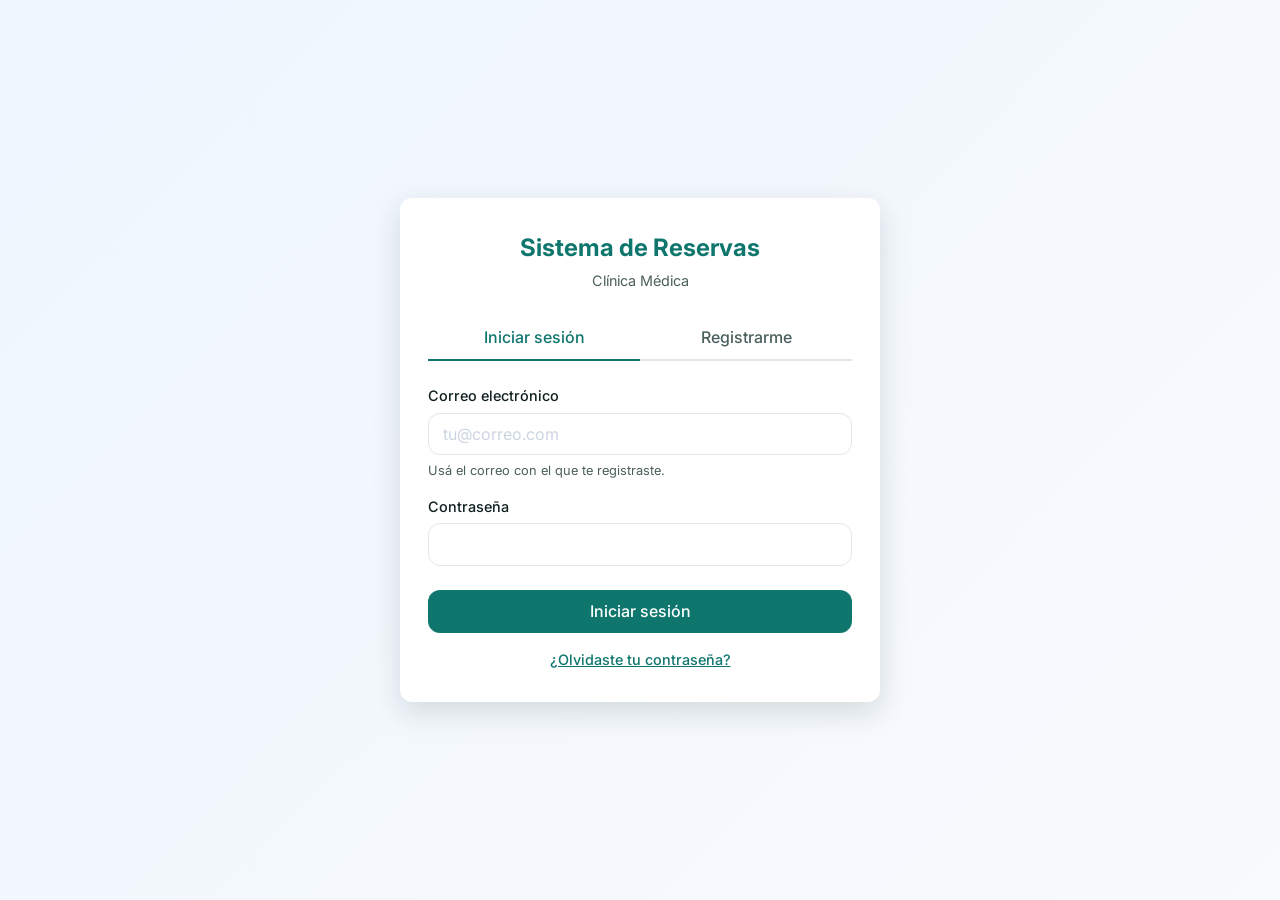
==== commit 35523084: "fix: arreglar la vista en celular (responsive) - La Agenda del admin estiraba toda la página en el c" ====
--- a/frontend/admin.html
+++ b/frontend/admin.html
@@ -4,7 +4,7 @@
   <meta charset="UTF-8">
   <meta name="viewport" content="width=device-width, initial-scale=1.0">
   <title>Panel de administración - Clínica</title>
-  <link rel="stylesheet" href="estilos.css">
+  <link rel="stylesheet" href="estilos.css?v=3">
   <link rel="preconnect" href="https://fonts.googleapis.com">
   <link rel="preconnect" href="https://fonts.gstatic.com" crossorigin>
   <link href="https://fonts.googleapis.com/css2?family=Inter:wght@400;500;600;700&display=swap" rel="stylesheet">
@@ -103,16 +103,7 @@
     <section id="section-agenda" class="app-section" role="tabpanel" aria-labelledby="nav-agenda" hidden>
       <div class="agenda-header">
         <div class="agenda-titulo">
-          <div style="display: flex; justify-content: space-between; align-items: center;">
-          <div style="display: flex; justify-content: space-between; align-items: center; margin-bottom: 1rem;">
           <h2 style="margin: 0;">Agenda semanal</h2>
-          
-        </div>
-          <div style="display: flex; gap: 10px;">
-            <button type="button" class="btn btn-secondary btn-sm" id="btn-semana-anterior">&lt;</button>
-            <button type="button" class="btn btn-secondary btn-sm" id="btn-semana-siguiente">&gt;</button>
-          </div>
-        </div>
           <p class="section-subtitle" id="agenda-rango-semana">—</p>
         </div>
         <div class="agenda-controles">
@@ -772,16 +763,16 @@
             <input type="tel" id="med-phone" placeholder="1145678901" pattern="[0-9+\s\-]{7,20}" title="Solo números, espacios, guiones o +" minlength="7" maxlength="20" inputmode="tel">
           </div>
           <div class="form-group">
-            <label for="med-email">Email de contacto <span class="form-optional">(opcional)</span></label>
+            <label for="med-email">Email <span class="form-optional">(para iniciar sesión)</span></label>
             <input type="email" id="med-email" placeholder="carlos@clinica.com">
-          </div>
-        </div>
-
-        <div class="form-group" id="med-user-email-group">
-          <label for="med-user-email">Email de inicio de sesión</label>
-          <input type="email" id="med-user-email" placeholder="carlos@correo.com">
-          <p class="form-help">Es el correo con el que el médico va a entrar al sistema.</p>
-          <p class="form-error" id="med-user-email-error" hidden></p>
+            <p class="form-error" id="med-email-error" hidden></p>
+          </div>
+        </div>
+
+        <div class="form-group" id="med-email-confirm-group">
+          <label for="med-email-confirm">Confirmar correo electrónico</label>
+          <input type="email" id="med-email-confirm" placeholder="Repetí el correo">
+          <p class="form-error" id="med-email-confirm-error" hidden></p>
         </div>
 
         <div class="form-row" id="med-password-group">
@@ -941,12 +932,12 @@
 
   <script src="js/config.js?v=6"></script>
   <script src="js/inicio-admin.js"></script>
-  <script src="js/agenda-admin.js?v=2"></script>
+  <script src="js/agenda-admin.js?v=3"></script>
   <script src="js/auth.js"></script>
   <script src="js/appointments.js"></script>
   <script src="js/citas-admin.js?v=1"></script>
   <script src="js/pacientes-admin.js?v=2"></script>
-  <script src="js/medicos-admin.js?v=3"></script>
+  <script src="js/medicos-admin.js?v=4"></script>
   <script src="js/especialidades-admin.js"></script>
   <script src="js/horarios-admin.js?v=1"></script>
   <script src="js/usuarios-admin.js"></script>
--- a/frontend/estilos.css
+++ b/frontend/estilos.css
@@ -224,6 +224,25 @@
   font-weight: 500;
 }
 
+.login-link-secundario {
+  text-align: center;
+  margin-top: 1rem;
+  font-size: 0.9rem;
+}
+
+.login-link-secundario a {
+  color: var(--color-primario);
+  font-weight: 500;
+}
+
+.mensaje-ok {
+  background: rgba(21, 128, 61, 0.08);
+  border: 1px solid rgba(21, 128, 61, 0.3);
+  color: var(--color-texto);
+  border-radius: var(--radio);
+  padding: 0.75rem 1rem;
+}
+
 .form-error-global {
   background: #fef2f2;
   border: 1px solid #fecaca;
@@ -408,6 +427,10 @@
 
 .app-main {
   max-width: 960px;
+  width: 100%;
+  /* Sin esto, en un layout flex el contenido ancho (tablas) estira toda la
+     página en el celular en vez de deslizarse dentro de su propia caja. */
+  min-width: 0;
   margin: 0 auto;
   padding: 1.5rem 1rem 3rem;
 }
@@ -594,13 +617,14 @@
 }
 
 .filtros-box .form-group {
-  margin-bottom: 0;c
+  margin-bottom: 0;
 }
 
 .filtros-acciones {
-  display:ita flex;
- - gap: 0.5rem;
-  grid-column: 1 / -iones1;
+  display: flex;
+  flex-wrap: wrap;
+  gap: 0.5rem;
+  grid-column: 1 / -1;
   margin-top: 0.25rem;
 }
 
@@ -1125,6 +1149,7 @@
 
 .agenda-controles {
   display: flex;
+  flex-wrap: wrap;
   gap: 0.5rem;
   align-items: center;
 }
@@ -2156,3 +2181,43 @@
   background-color: #e0f2fe;
   border-radius: 4px;
 }
+
+
+/* ============================================================
+   Agenda en el celular: cada fila de la tabla se ve como tarjeta.
+   El nombre de cada columna sale del atributo data-label de la celda.
+   ============================================================ */
+@media (max-width: 600px) {
+  .agenda-lista .horarios-tabla thead {
+    display: none;
+  }
+
+  .agenda-lista .horarios-tabla,
+  .agenda-lista .horarios-tabla tbody,
+  .agenda-lista .horarios-tabla tr,
+  .agenda-lista .horarios-tabla td {
+    display: block;
+    width: 100%;
+  }
+
+  .agenda-lista .horarios-tabla tr {
+    padding: 0.75rem 1rem;
+    border-bottom: 1px solid var(--color-borde);
+  }
+
+  .agenda-lista .horarios-tabla td {
+    display: flex;
+    justify-content: space-between;
+    gap: 1rem;
+    padding: 0.2rem 0;
+    border-bottom: none;
+    text-align: right;
+  }
+
+  .agenda-lista .horarios-tabla td[data-label]::before {
+    content: attr(data-label);
+    font-weight: 600;
+    color: var(--color-texto-suave);
+    text-align: left;
+  }
+}
